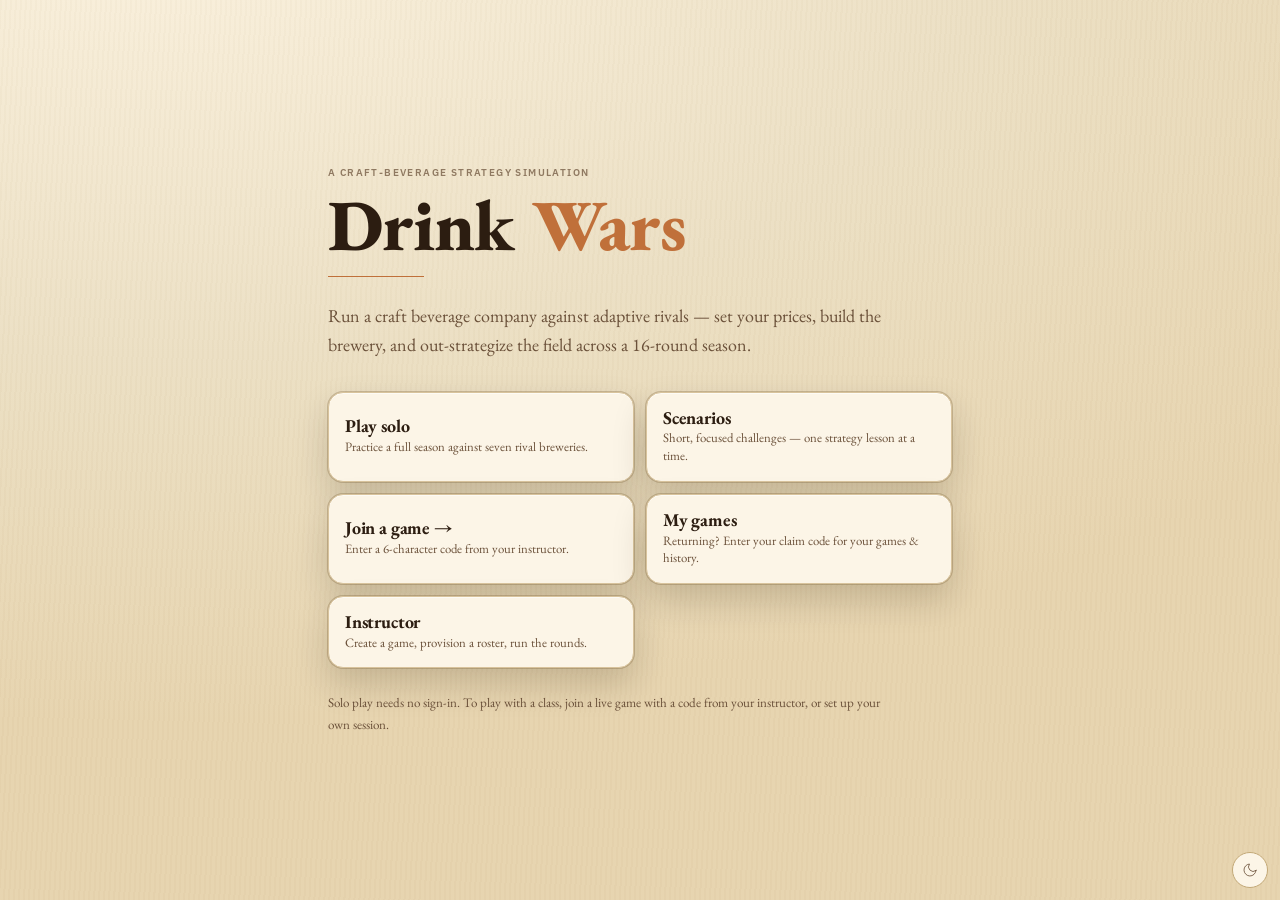
==== drinkwars/index.html @ 1a6347b1 "Drink Wars: DW-064 — coalesce teammate-write view fetches Every teammate submit made all ~5 members " ====
<!doctype html>
<html lang="en" data-mode="foolscap">
  <head>
    <meta charset="UTF-8" />
    <meta name="viewport" content="width=device-width, initial-scale=1.0" />
    <title>Drink Wars</title>
    <!-- Light (Foolscap) is the default; a player who switches to night keeps it. Runs before
         first paint so a returning night-mode player never sees a light flash. -->
    <script>
      try { if (localStorage.getItem("dw-mode") === "sectional") document.documentElement.setAttribute("data-mode", "sectional"); } catch (e) {}
    </script>
    <link rel="preconnect" href="https://fonts.googleapis.com" />
    <link rel="preconnect" href="https://fonts.gstatic.com" crossorigin />
    <link
      href="https://fonts.googleapis.com/css2?family=EB+Garamond:ital,wght@0,400;0,500;0,600;0,700;0,800;1,400;1,500;1,600&family=IBM+Plex+Sans:wght@400;500;600;700&display=swap"
      rel="stylesheet"
    />
    <script type="module" crossorigin src="/drinkwars/assets/index-iTboIOPe.js"></script>
    <link rel="stylesheet" crossorigin href="/drinkwars/assets/index-DY9N-kwt.css">
  </head>
  <body>
    <div id="root"></div>
  </body>
</html>
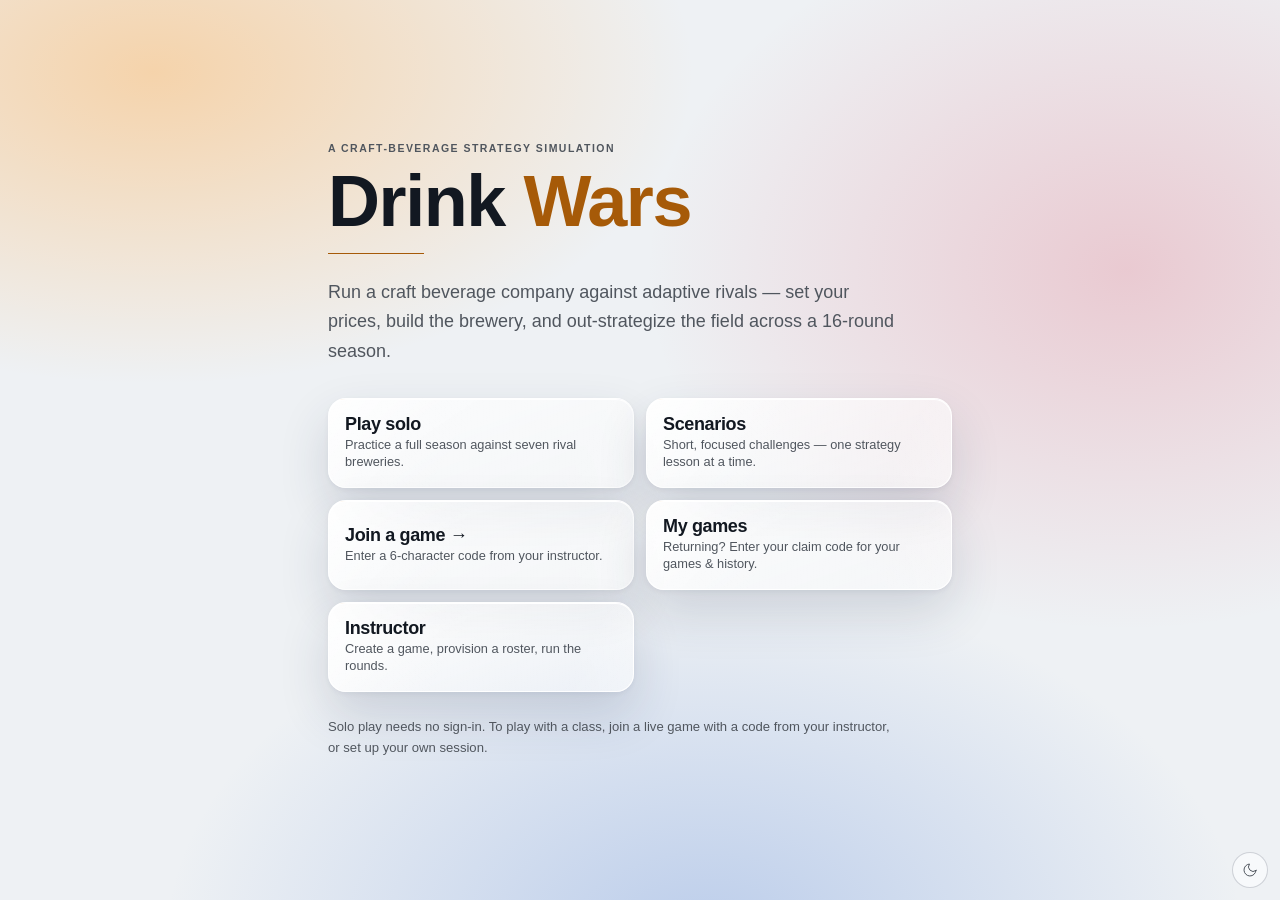
==== commit 83545ab9: "Drink Wars design refresh + instructor wording (drinkwars 1379f5e) Co-Authored-By: Claude Opus 5.5 <" ====
--- a/drinkwars/index.html
+++ b/drinkwars/index.html
@@ -9,14 +9,8 @@
     <script>
       try { if (localStorage.getItem("dw-mode") === "sectional") document.documentElement.setAttribute("data-mode", "sectional"); } catch (e) {}
     </script>
-    <link rel="preconnect" href="https://fonts.googleapis.com" />
-    <link rel="preconnect" href="https://fonts.gstatic.com" crossorigin />
-    <link
-      href="https://fonts.googleapis.com/css2?family=EB+Garamond:ital,wght@0,400;0,500;0,600;0,700;0,800;1,400;1,500;1,600&family=IBM+Plex+Sans:wght@400;500;600;700&display=swap"
-      rel="stylesheet"
-    />
-    <script type="module" crossorigin src="/drinkwars/assets/index-iTboIOPe.js"></script>
-    <link rel="stylesheet" crossorigin href="/drinkwars/assets/index-DY9N-kwt.css">
+    <script type="module" crossorigin src="/drinkwars/assets/index-BNw4C3lH.js"></script>
+    <link rel="stylesheet" crossorigin href="/drinkwars/assets/index-Bm-F9xbx.css">
   </head>
   <body>
     <div id="root"></div>
